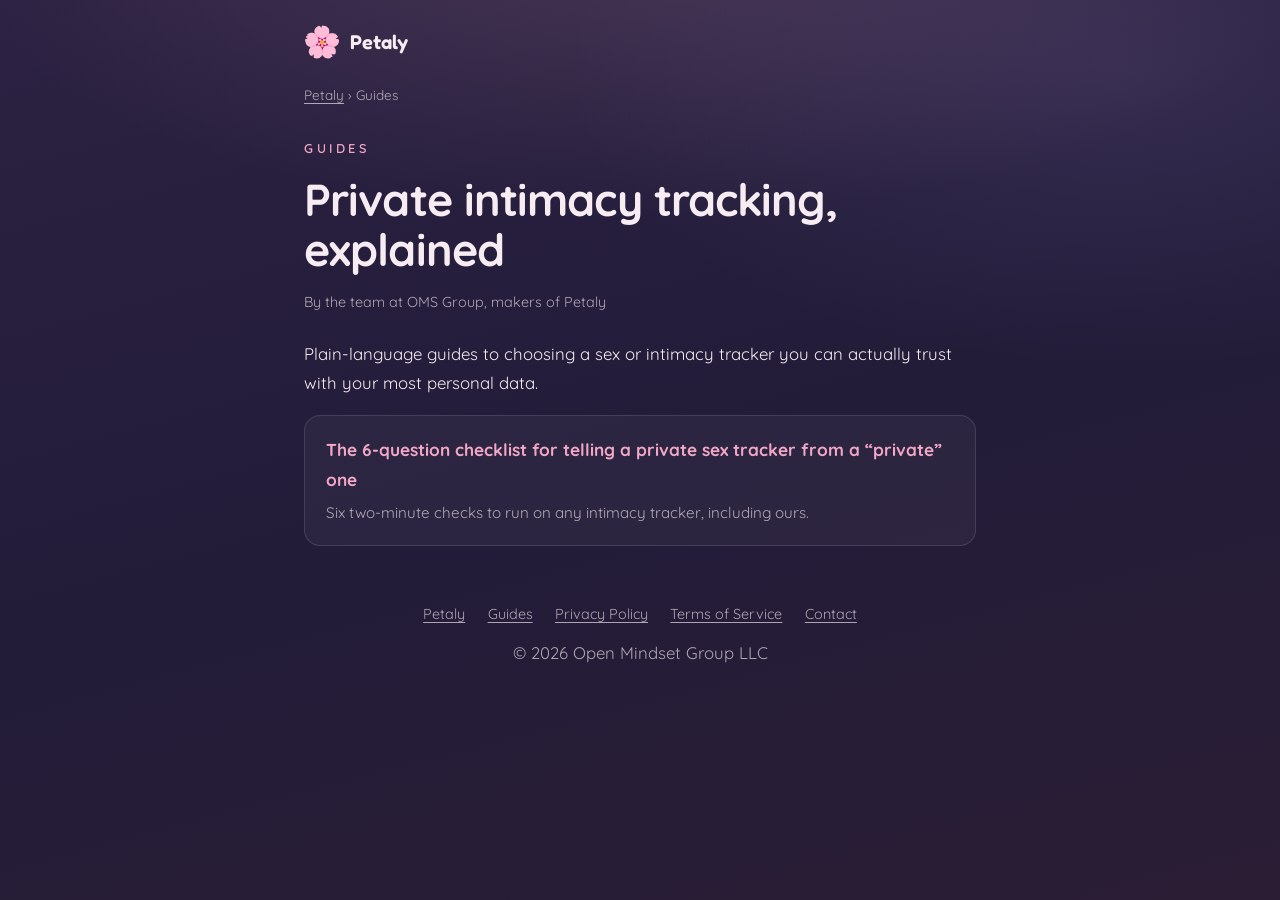
==== guides/index.html @ 1b71df0a "Add guides: private sex tracker checklist Adds /guides/ index and the first guide, a footer link on " ====
<!DOCTYPE html>
<html lang="en">
<head>
<meta charset="utf-8"/>
<meta name="viewport" content="width=device-width, initial-scale=1.0"/>
<title>Guides: private intimacy tracking | Petaly</title>
<meta name="description" content="Plain-language guides to private sex and intimacy trackers: what to check, what the claims mean, and what you should pay for."/>
<link rel="canonical" href="https://petaly.app/guides/"/>
<meta property="og:title" content="Guides: private intimacy tracking | Petaly"/>
<meta property="og:description" content="Plain-language guides to private sex and intimacy trackers: what to check, what the claims mean, and what you should pay for."/>
<meta property="og:type" content="article"/>
<meta property="og:url" content="https://petaly.app/guides/"/>
<meta name="theme-color" content="#221C39"/>
<link rel="icon" type="image/png" href="/icon.png"/>
<link rel="preconnect" href="https://fonts.googleapis.com"/><link rel="preconnect" href="https://fonts.gstatic.com" crossorigin/><link href="https://fonts.googleapis.com/css2?family=Quicksand:wght@400;500;600;700&family=Fredoka:wght@400;500;600&display=swap" rel="stylesheet"/>
<link rel="stylesheet" href="/guides/guide.css"/>

</head>
<body>
<div class="wrap">
<header class="top"><a href="/"><img src="/icon.png" alt="Petaly app icon"/>Petaly</a></header>
<nav class="crumbs"><a href="/">Petaly</a> › Guides</nav>
<article>
<p class="kicker">Guides</p>
<h1>Private intimacy tracking, explained</h1>
<p class="meta">By the team at OMS Group, makers of Petaly</p>
<p>Plain-language guides to choosing a sex or intimacy tracker you can actually trust with your most personal data.</p>
<div class="cards"><a class="card" href="/guides/private-sex-tracker-checklist/"><strong>The 6-question checklist for telling a private sex tracker from a “private” one</strong><span>Six two-minute checks to run on any intimacy tracker, including ours.</span></a></div>
</article>
<footer>
<div class="links"><a href="/">Petaly</a><a href="/guides/">Guides</a><a href="https://openmindsetgroup.com/privacy-terms.html#privacy-policy">Privacy Policy</a><a href="https://openmindsetgroup.com/privacy-terms.html#terms-of-service">Terms of Service</a><a href="mailto:info@openmindsetgroup.com?subject=Petaly">Contact</a></div>
<p>© 2026 Open Mindset Group LLC</p>
</footer>
</div>
</body>
</html>
---- guides/guide.css ----
/* Petaly guides — Midnight Bloom, shared by all /guides/ pages */
*,*::before,*::after{box-sizing:border-box;margin:0;padding:0}
html{scroll-behavior:smooth;-webkit-text-size-adjust:100%;background:#221C39}
:root{--cream:#F7ECF1;--cream-muted:rgba(247,236,241,.66);--blossom:#F3A7C6;--surface:rgba(247,236,241,.045);--surface-line:rgba(247,236,241,.12)}
body{font-family:'Quicksand',-apple-system,system-ui,sans-serif;background:radial-gradient(120% 70% at 50% -8%,rgba(245,183,208,.14) 0%,rgba(245,183,208,0) 46%),radial-gradient(80% 60% at 88% 8%,rgba(190,170,255,.10) 0%,rgba(190,170,255,0) 55%),linear-gradient(165deg,#2C2142 0%,#221C39 50%,#2A1D34 100%);background-attachment:fixed;color:var(--cream);line-height:1.7;min-height:100vh;-webkit-font-smoothing:antialiased}
a{color:var(--blossom);text-decoration:underline;text-underline-offset:3px}
a:hover{text-decoration-thickness:2px}
.wrap{width:100%;max-width:720px;margin:0 auto;padding:0 1.5rem}
.top{padding:1.5rem 0 0}
.top a{display:inline-flex;align-items:center;gap:.6rem;color:var(--cream);text-decoration:none;font-family:'Fredoka',sans-serif;font-weight:600;font-size:1.25rem}
.top img{width:36px;height:36px;border-radius:9px}
.crumbs{margin-top:.9rem;font-size:.85rem;color:var(--cream-muted)}
.crumbs a{color:var(--cream-muted)}
article{padding:2rem 0 1rem}
.kicker{font-weight:600;font-size:.8rem;letter-spacing:.28em;text-transform:uppercase;color:var(--blossom);margin-bottom:.9rem}
h1{font-weight:700;font-size:clamp(1.9rem,5.4vw,2.8rem);line-height:1.12;letter-spacing:-.02em;margin-bottom:1rem}
h2{font-weight:700;font-size:1.45rem;line-height:1.25;margin:2.4rem 0 .8rem}
h3{font-weight:700;font-size:1.1rem;margin:1.8rem 0 .5rem}
p{margin:0 0 1.1rem;font-size:1.05rem}
.meta{font-size:.9rem;color:var(--cream-muted);margin-bottom:1.6rem}
ul,ol{margin:0 0 1.2rem 1.3rem}
li{margin-bottom:.45rem;font-size:1.05rem}
blockquote{margin:1.5rem 0;padding:1rem 1.2rem;border-left:3px solid var(--blossom);background:var(--surface);border-radius:0 12px 12px 0;color:var(--cream)}
blockquote p{margin:0}
.toc{background:var(--surface);border:1px solid var(--surface-line);border-radius:16px;padding:1.1rem 1.3rem;margin:1.6rem 0}
.toc strong{display:block;margin-bottom:.5rem}
.toc ol{margin-bottom:0}
.disclosure{font-size:.9rem;color:var(--cream-muted);border-top:1px solid var(--surface-line);padding-top:1rem;margin-top:2rem}
.cta{margin:2.4rem 0 1rem;padding:1.6rem;text-align:center;background:rgba(243,167,198,.10);border:1px solid rgba(243,167,198,.28);border-radius:20px}
.cta p{margin-bottom:1rem}
.cta img{height:56px;width:auto;margin:0 auto}
.more{margin:2rem 0 0}
.more h2{font-size:1.1rem;margin-top:0}
.cards{display:grid;gap:1rem;margin-top:1rem}
.card{display:block;padding:1.2rem 1.3rem;background:var(--surface);border:1px solid var(--surface-line);border-radius:16px;text-decoration:none;color:var(--cream)}
.card:hover{border-color:rgba(243,167,198,.5)}
.card strong{display:block;font-size:1.08rem;margin-bottom:.3rem;color:var(--blossom)}
.card span{font-size:.95rem;color:var(--cream-muted)}
footer{padding:2.5rem 0 3rem;text-align:center;font-size:.9rem;color:var(--cream-muted)}
footer .links{display:flex;flex-wrap:wrap;justify-content:center;gap:.4rem 1.4rem;margin-bottom:.8rem}
footer a{color:var(--cream-muted)}
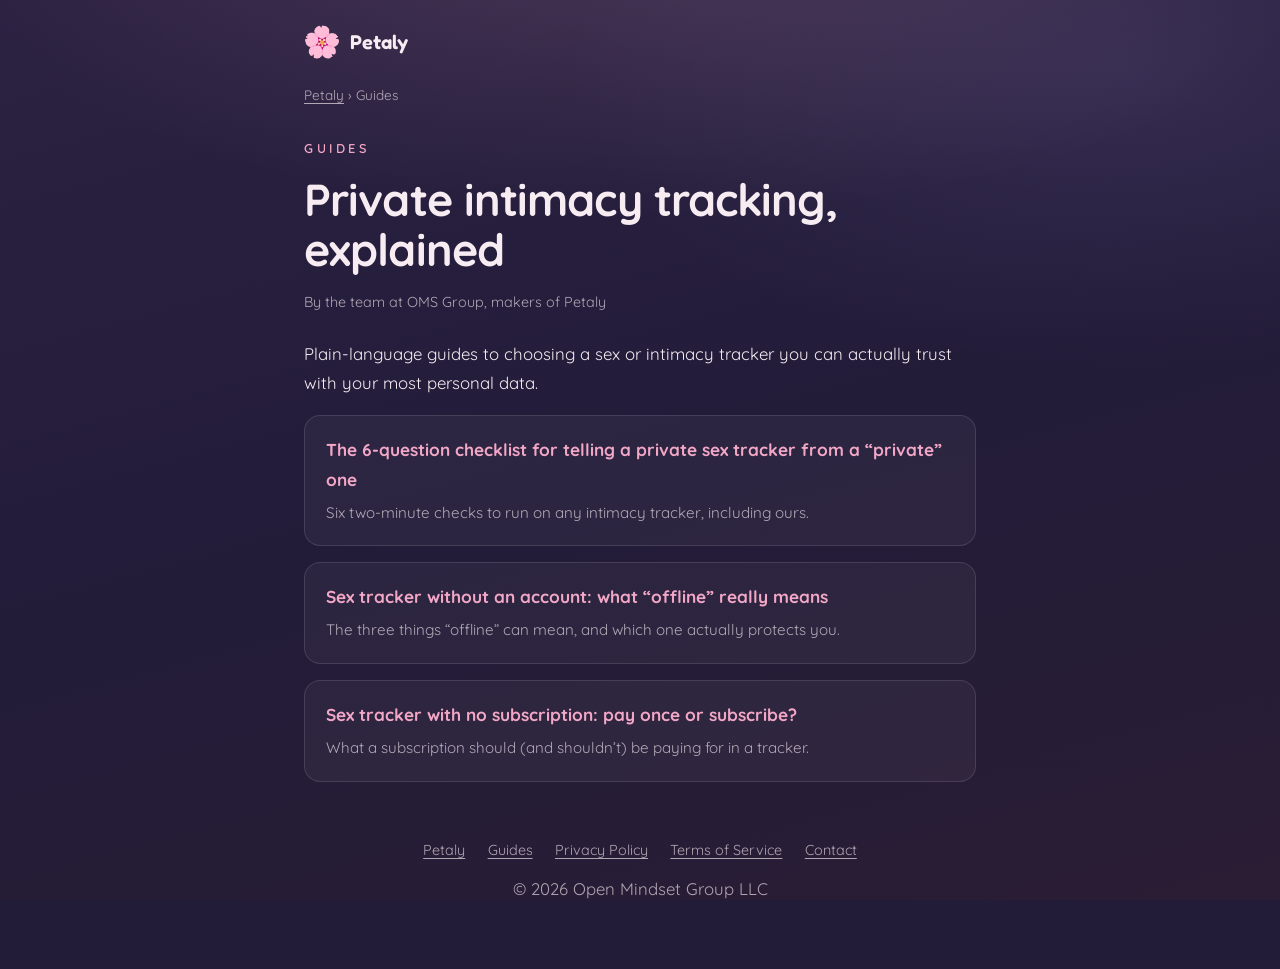
==== commit 29007813: "Add guides 2 and 3: sex tracker without an account; no subscription Adds the offline/no-account guid" ====
--- a/guides/index.html
+++ b/guides/index.html
@@ -25,7 +25,7 @@
 <h1>Private intimacy tracking, explained</h1>
 <p class="meta">By the team at OMS Group, makers of Petaly</p>
 <p>Plain-language guides to choosing a sex or intimacy tracker you can actually trust with your most personal data.</p>
-<div class="cards"><a class="card" href="/guides/private-sex-tracker-checklist/"><strong>The 6-question checklist for telling a private sex tracker from a “private” one</strong><span>Six two-minute checks to run on any intimacy tracker, including ours.</span></a></div>
+<div class="cards"><a class="card" href="/guides/private-sex-tracker-checklist/"><strong>The 6-question checklist for telling a private sex tracker from a “private” one</strong><span>Six two-minute checks to run on any intimacy tracker, including ours.</span></a><a class="card" href="/guides/sex-tracker-without-an-account/"><strong>Sex tracker without an account: what “offline” really means</strong><span>The three things “offline” can mean, and which one actually protects you.</span></a><a class="card" href="/guides/sex-tracker-no-subscription/"><strong>Sex tracker with no subscription: pay once or subscribe?</strong><span>What a subscription should (and shouldn’t) be paying for in a tracker.</span></a></div>
 </article>
 <footer>
 <div class="links"><a href="/">Petaly</a><a href="/guides/">Guides</a><a href="https://openmindsetgroup.com/privacy-terms.html#privacy-policy">Privacy Policy</a><a href="https://openmindsetgroup.com/privacy-terms.html#terms-of-service">Terms of Service</a><a href="mailto:info@openmindsetgroup.com?subject=Petaly">Contact</a></div>
